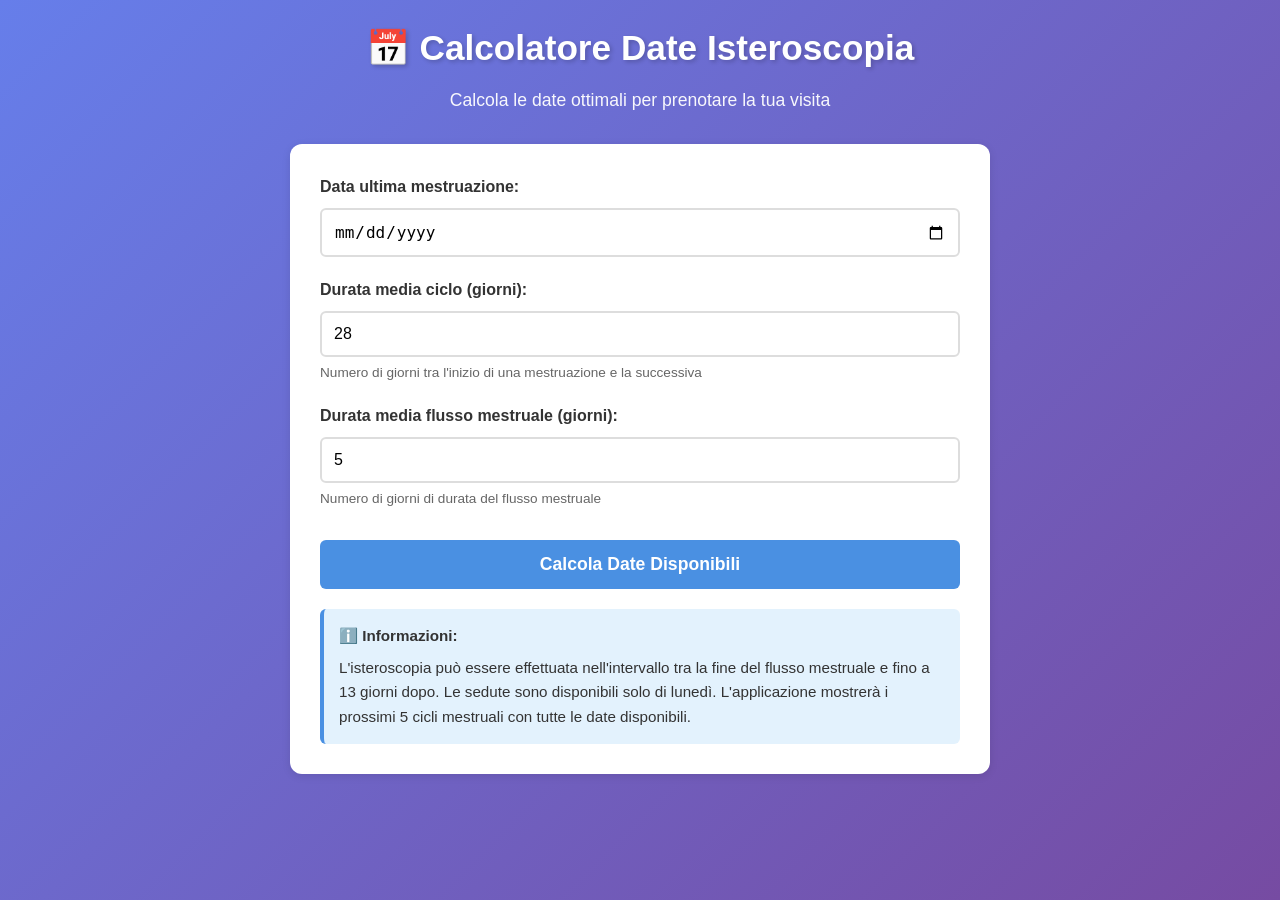
==== index.html @ 3c6e377c "Add initial implementation of menstrual cycle calculator with form and results display" ====
<!DOCTYPE html>
<html lang="it">
<head>
    <meta charset="UTF-8">
    <meta name="viewport" content="width=device-width, initial-scale=1.0">
    <title>Calcolatore Date Isteroscopia</title>
    <link rel="stylesheet" href="style.css">
</head>
<body>
    <div class="container">
        <header>
            <h1>📅 Calcolatore Date Isteroscopia</h1>
            <p class="subtitle">Calcola le date ottimali per prenotare la tua visita</p>
        </header>

        <div class="card">
            <form id="calcForm">
                <div class="form-group">
                    <label for="lastPeriod">Data ultima mestruazione:</label>
                    <input type="date" id="lastPeriod" name="lastPeriod" required>
                </div>

                <div class="form-group">
                    <label for="cycleDuration">Durata media ciclo (giorni):</label>
                    <input type="number" id="cycleDuration" name="cycleDuration" value="28" min="21" max="35" required>
                    <small>Numero di giorni tra l'inizio di una mestruazione e la successiva</small>
                </div>

                <div class="form-group">
                    <label for="periodDuration">Durata media flusso mestruale (giorni):</label>
                    <input type="number" id="periodDuration" name="periodDuration" value="5" min="2" max="10" required>
                    <small>Numero di giorni di durata del flusso mestruale</small>
                </div>

                <button type="submit" class="btn-primary">Calcola Date Disponibili</button>
            </form>

            <div class="info-box">
                <p><strong>ℹ️ Informazioni:</strong></p>
                <p>L'isteroscopia può essere effettuata nell'intervallo tra la fine del flusso mestruale e fino a 13 giorni dopo. Le sedute sono disponibili solo di lunedì. L'applicazione mostrerà i prossimi 5 cicli mestruali con tutte le date disponibili.</p>
            </div>
        </div>

        <div id="results" class="results-container" style="display: none;">
            <h2>Prossimi 5 Cicli Mestruali e Date Disponibili</h2>
            <div id="datesList"></div>
        </div>

        <div id="error" class="error-message" style="display: none;"></div>
    </div>

    <script src="script.js"></script>
</body>
</html>
---- style.css ----
* {
    margin: 0;
    padding: 0;
    box-sizing: border-box;
}

:root {
    --primary-color: #4a90e2;
    --primary-dark: #357abd;
    --success-color: #5cb85c;
    --warning-color: #f0ad4e;
    --error-color: #d9534f;
    --text-dark: #333;
    --text-light: #666;
    --bg-light: #f8f9fa;
    --border-color: #ddd;
    --shadow: 0 2px 8px rgba(0, 0, 0, 0.1);
}

body {
    font-family: -apple-system, BlinkMacSystemFont, 'Segoe UI', Roboto, Oxygen, Ubuntu, Cantarell, sans-serif;
    line-height: 1.6;
    color: var(--text-dark);
    background: linear-gradient(135deg, #667eea 0%, #764ba2 100%);
    min-height: 100vh;
    padding: 20px;
}

.container {
    max-width: 700px;
    margin: 0 auto;
}

header {
    text-align: center;
    color: white;
    margin-bottom: 30px;
}

header h1 {
    font-size: 2.2rem;
    margin-bottom: 10px;
    text-shadow: 2px 2px 4px rgba(0, 0, 0, 0.2);
}

.subtitle {
    font-size: 1.1rem;
    opacity: 0.95;
}

.card {
    background: white;
    border-radius: 12px;
    padding: 30px;
    box-shadow: var(--shadow);
    margin-bottom: 20px;
}

.form-group {
    margin-bottom: 20px;
}

.form-group label {
    display: block;
    font-weight: 600;
    margin-bottom: 8px;
    color: var(--text-dark);
}

.form-group input {
    width: 100%;
    padding: 12px;
    border: 2px solid var(--border-color);
    border-radius: 6px;
    font-size: 1rem;
    transition: border-color 0.3s;
}

.form-group input:focus {
    outline: none;
    border-color: var(--primary-color);
}

.form-group small {
    display: block;
    margin-top: 5px;
    color: var(--text-light);
    font-size: 0.85rem;
}

.btn-primary {
    width: 100%;
    padding: 14px 24px;
    background: var(--primary-color);
    color: white;
    border: none;
    border-radius: 6px;
    font-size: 1.1rem;
    font-weight: 600;
    cursor: pointer;
    transition: background 0.3s, transform 0.1s;
    margin-top: 10px;
}

.btn-primary:hover {
    background: var(--primary-dark);
}

.btn-primary:active {
    transform: translateY(1px);
}

.info-box {
    background: #e3f2fd;
    border-left: 4px solid var(--primary-color);
    padding: 15px;
    border-radius: 6px;
    margin-top: 20px;
}

.info-box p {
    margin-bottom: 8px;
    font-size: 0.95rem;
}

.info-box p:last-child {
    margin-bottom: 0;
}

.results-container {
    background: white;
    border-radius: 12px;
    padding: 30px;
    box-shadow: var(--shadow);
}

.results-container h2 {
    color: var(--text-dark);
    margin-bottom: 20px;
    font-size: 1.8rem;
}

.cycle-container {
    margin-bottom: 30px;
    border: 2px solid var(--border-color);
    border-radius: 10px;
    padding: 20px;
    background: #fafafa;
}

.cycle-header {
    margin-bottom: 15px;
    padding-bottom: 10px;
    border-bottom: 2px solid var(--primary-color);
}

.cycle-header h3 {
    color: var(--primary-color);
    margin-bottom: 10px;
    font-size: 1.4rem;
}

.menstruation-start {
    display: flex;
    align-items: center;
    gap: 10px;
    margin-bottom: 8px;
    padding: 8px 12px;
    background: #ffebee;
    border-radius: 6px;
    border-left: 4px solid #e91e63;
}

.badge.menstruation {
    background: #e91e63;
    color: white;
}

.menstruation-date {
    font-size: 1.1rem;
    font-weight: 700;
    color: var(--text-dark);
}

.cycle-info {
    color: var(--text-light);
    font-size: 0.9rem;
    margin: 0;
}

.dates-container {
    display: flex;
    flex-direction: column;
    gap: 10px;
}

.no-dates-message {
    background: #fff3cd;
    border-left: 4px solid var(--warning-color);
    color: #856404;
    padding: 12px;
    border-radius: 6px;
    font-size: 0.95rem;
}

.date-card {
    background: white;
    border: 2px solid var(--border-color);
    border-radius: 8px;
    padding: 15px;
    margin-bottom: 0;
    transition: transform 0.2s, box-shadow 0.2s;
}

.date-card:hover {
    transform: translateY(-2px);
    box-shadow: 0 4px 12px rgba(0, 0, 0, 0.15);
}

.date-card.recommended {
    background: linear-gradient(135deg, #e8f5e9 0%, #c8e6c9 100%);
    border-color: var(--success-color);
    border-width: 3px;
}

.date-card .badge {
    display: inline-block;
    padding: 4px 12px;
    border-radius: 20px;
    font-size: 0.85rem;
    font-weight: 600;
    margin-bottom: 10px;
}

.badge.recommended {
    background: var(--success-color);
    color: white;
}

.badge.alternative {
    background: var(--warning-color);
    color: white;
}

.date-card .date-main {
    font-size: 1.5rem;
    font-weight: 700;
    color: var(--text-dark);
    margin-bottom: 8px;
}

.date-card .date-info {
    color: var(--text-light);
    font-size: 0.95rem;
}

.date-detail {
    margin-top: 5px;
    padding: 4px 0;
}

.date-detail strong {
    color: var(--text-dark);
    font-weight: 600;
}

.error-message {
    background: #f8d7da;
    border-left: 4px solid var(--error-color);
    color: #721c24;
    padding: 15px;
    border-radius: 6px;
    margin-top: 20px;
}

/* Responsive Design */
@media (max-width: 600px) {
    body {
        padding: 10px;
    }

    header h1 {
        font-size: 1.8rem;
    }

    .subtitle {
        font-size: 1rem;
    }

    .card {
        padding: 20px;
    }

    .results-container {
        padding: 20px;
    }

    .cycle-container {
        padding: 15px;
    }

    .cycle-header h3 {
        font-size: 1.2rem;
    }

    .cycle-info {
        font-size: 0.85rem;
    }

    .date-card {
        padding: 12px;
    }

    .date-card .date-main {
        font-size: 1.3rem;
    }
}
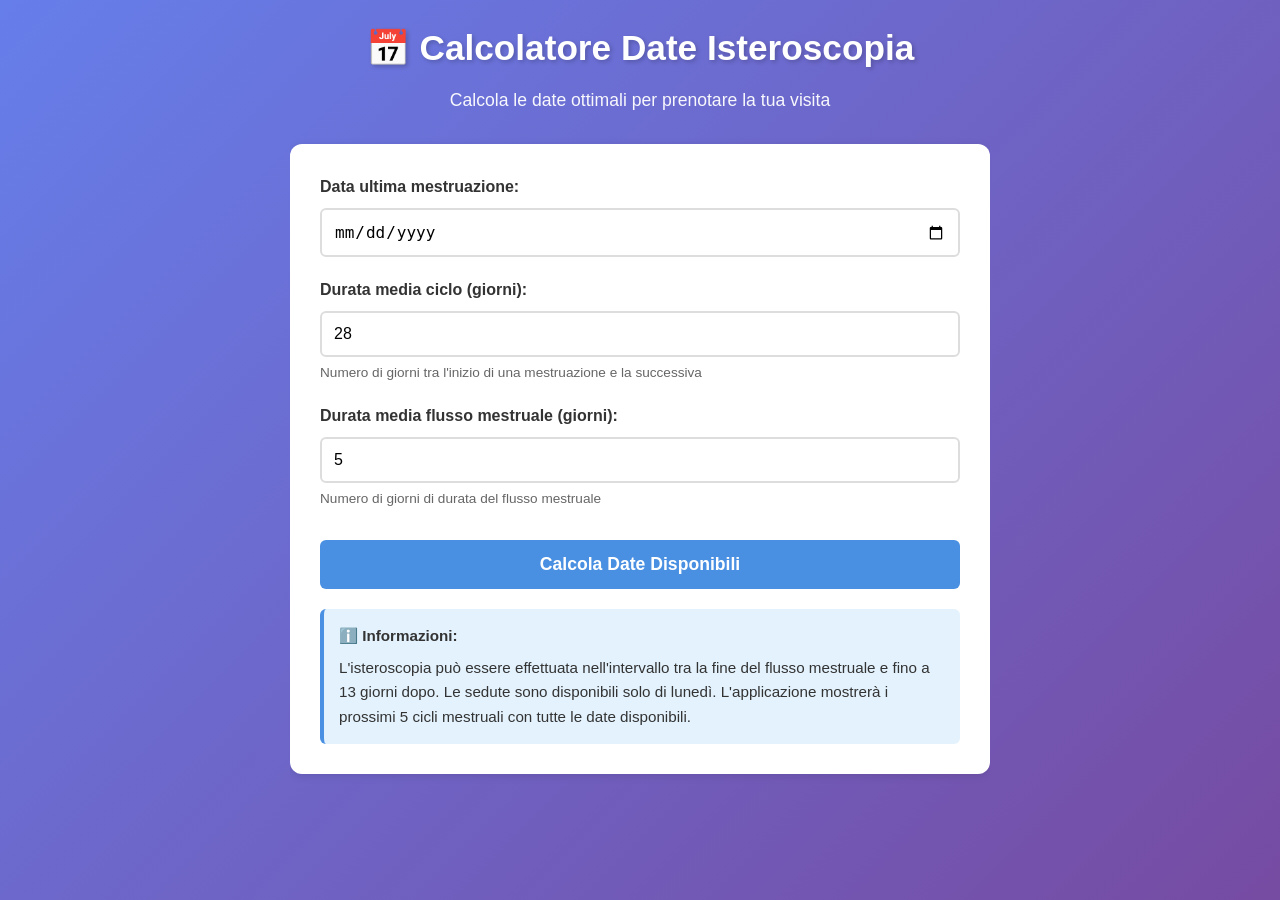
==== commit e3293cf9: "Enhance form input for last period date and improve styling for better usability" ====
--- a/index.html
+++ b/index.html
@@ -17,7 +17,7 @@
             <form id="calcForm">
                 <div class="form-group">
                     <label for="lastPeriod">Data ultima mestruazione:</label>
-                    <input type="date" id="lastPeriod" name="lastPeriod" required>
+                    <input type="date" id="lastPeriod" name="lastPeriod" required autocomplete="off">
                 </div>
 
                 <div class="form-group">
--- a/style.css
+++ b/style.css
@@ -24,11 +24,13 @@
     background: linear-gradient(135deg, #667eea 0%, #764ba2 100%);
     min-height: 100vh;
     padding: 20px;
+    overflow-x: hidden;
 }
 
 .container {
     max-width: 700px;
     margin: 0 auto;
+    overflow-x: hidden;
 }
 
 header {
@@ -69,11 +71,15 @@
 
 .form-group input {
     width: 100%;
+    max-width: 100%;
     padding: 12px;
     border: 2px solid var(--border-color);
     border-radius: 6px;
     font-size: 1rem;
     transition: border-color 0.3s;
+    -webkit-appearance: none;
+    -moz-appearance: none;
+    appearance: none;
 }
 
 .form-group input:focus {
@@ -288,7 +294,20 @@
     }
 
     .card {
-        padding: 20px;
+        padding: 15px;
+    }
+
+    .form-group input {
+        padding: 10px;
+        font-size: 16px; /* Previene zoom automatico su iOS */
+    }
+
+    .form-group label {
+        font-size: 0.95rem;
+    }
+
+    .form-group small {
+        font-size: 0.8rem;
     }
 
     .results-container {
@@ -305,6 +324,7 @@
 
     .cycle-info {
         font-size: 0.85rem;
+        word-break: break-word;
     }
 
     .date-card {
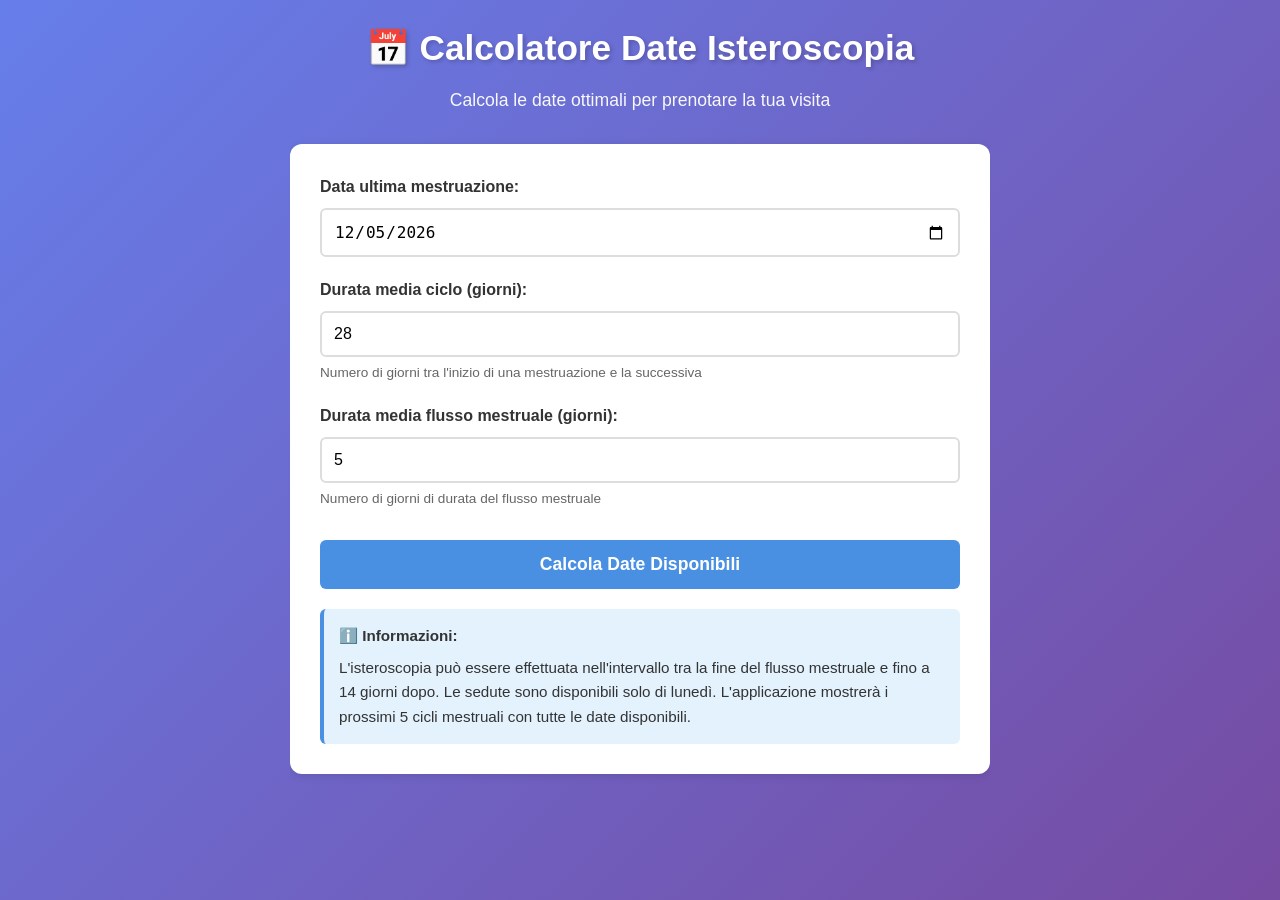
==== commit 91233d15: "Update information on hysteroscopy timing and adjust date calculation to allow 14 days after menstru" ====
--- a/index.html
+++ b/index.html
@@ -37,7 +37,7 @@
 
             <div class="info-box">
                 <p><strong>ℹ️ Informazioni:</strong></p>
-                <p>L'isteroscopia può essere effettuata nell'intervallo tra la fine del flusso mestruale e fino a 13 giorni dopo. Le sedute sono disponibili solo di lunedì. L'applicazione mostrerà i prossimi 5 cicli mestruali con tutte le date disponibili.</p>
+                <p>L'isteroscopia può essere effettuata nell'intervallo tra la fine del flusso mestruale e fino a 14 giorni dopo. Le sedute sono disponibili solo di lunedì. L'applicazione mostrerà i prossimi 5 cicli mestruali con tutte le date disponibili.</p>
             </div>
         </div>
 
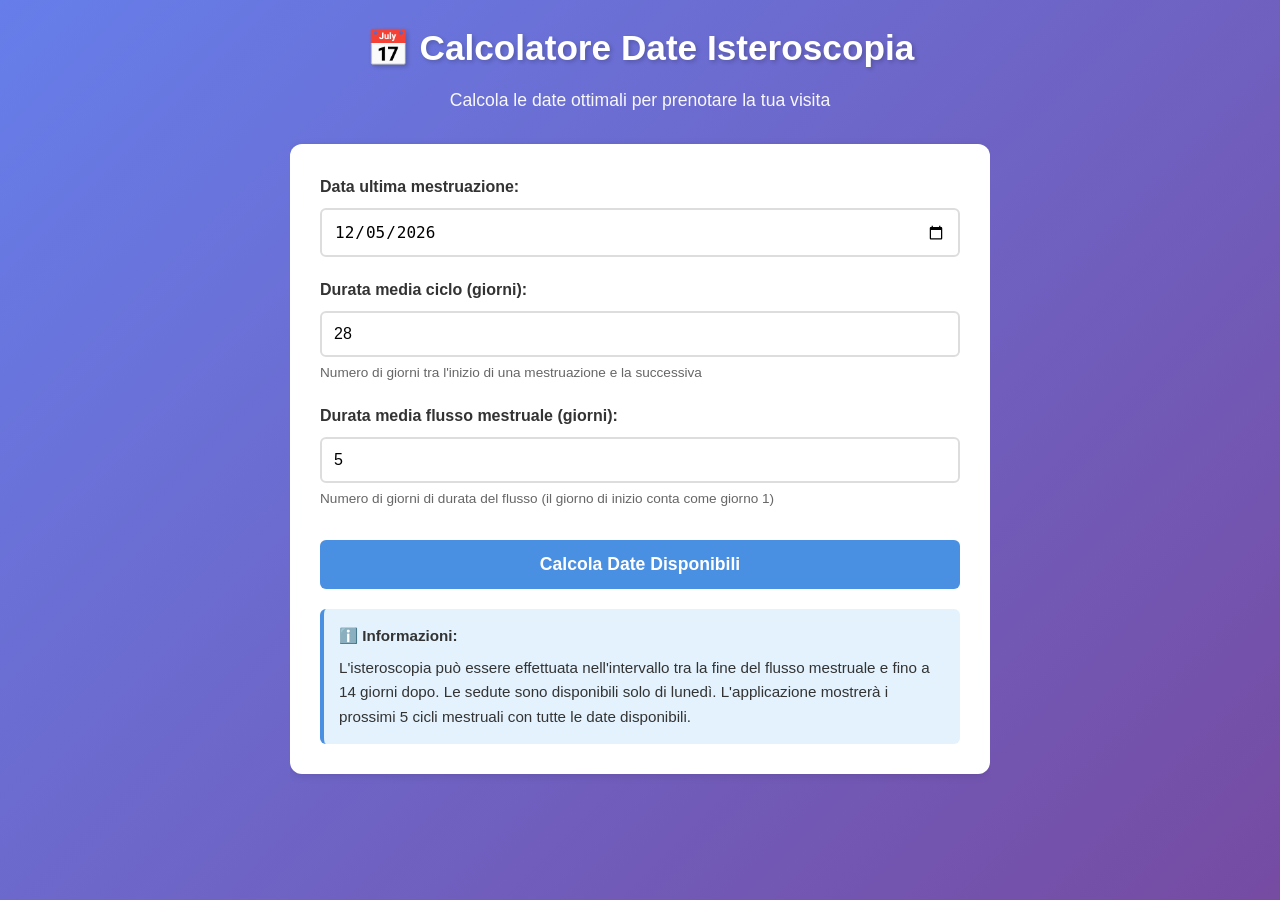
==== commit a31763ba: "Clarify menstrual flow duration description and adjust end date calculation to account for the start" ====
--- a/index.html
+++ b/index.html
@@ -29,7 +29,7 @@
                 <div class="form-group">
                     <label for="periodDuration">Durata media flusso mestruale (giorni):</label>
                     <input type="number" id="periodDuration" name="periodDuration" value="5" min="2" max="10" required>
-                    <small>Numero di giorni di durata del flusso mestruale</small>
+                    <small>Numero di giorni di durata del flusso (il giorno di inizio conta come giorno 1)</small>
                 </div>
 
                 <button type="submit" class="btn-primary">Calcola Date Disponibili</button>
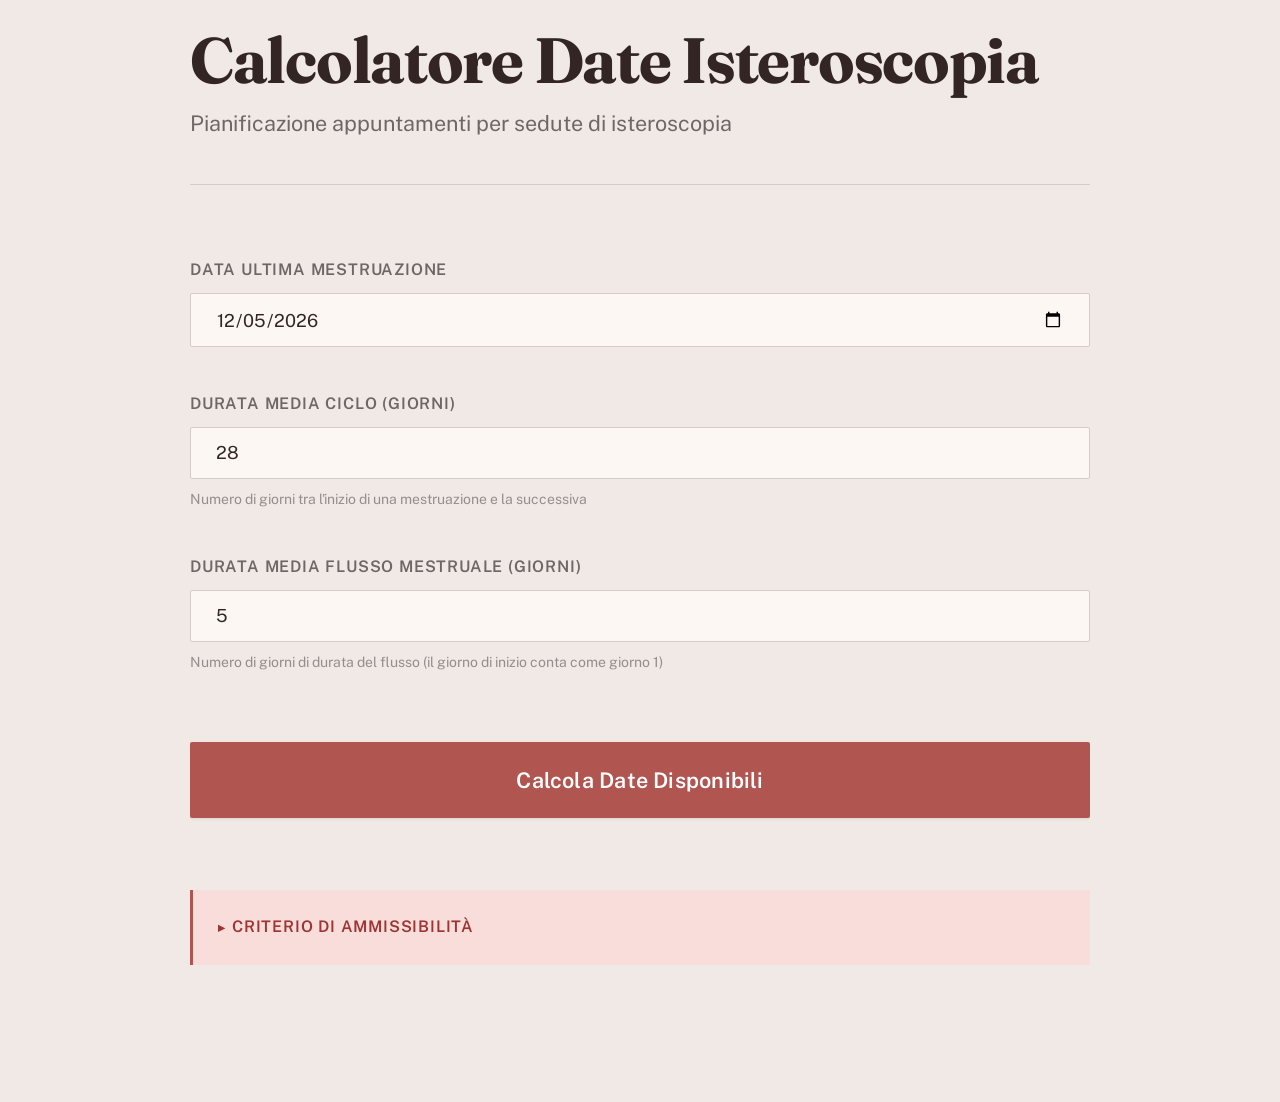
==== commit 7497aa98: "Refactor UI components for improved accessibility and usability; update color palette and typography" ====
--- a/index.html
+++ b/index.html
@@ -3,50 +3,92 @@
 <head>
     <meta charset="UTF-8">
     <meta name="viewport" content="width=device-width, initial-scale=1.0">
+    <meta name="description" content="Calcola le date ottimali per prenotare la tua visita di isteroscopia">
+    <meta name="theme-color" content="#C2604A">
+    <meta name="apple-mobile-web-app-capable" content="yes">
+    <meta name="apple-mobile-web-app-status-bar-style" content="default">
+    <meta name="apple-mobile-web-app-title" content="UteroDate">
     <title>Calcolatore Date Isteroscopia</title>
+    <link rel="preconnect" href="https://fonts.googleapis.com">
+    <link rel="preconnect" href="https://fonts.gstatic.com" crossorigin>
+    <link href="https://fonts.googleapis.com/css2?family=Fraunces:opsz,wght@9..144,300;9..144,600;9..144,700&family=Public+Sans:wght@400;500;600&display=swap" rel="stylesheet">
     <link rel="stylesheet" href="style.css">
+    <link rel="manifest" href="manifest.json">
+    <link rel="apple-touch-icon" href="uteroDate.png">
 </head>
 <body>
     <div class="container">
         <header>
-            <h1>📅 Calcolatore Date Isteroscopia</h1>
-            <p class="subtitle">Calcola le date ottimali per prenotare la tua visita</p>
+            <h1>Calcolatore Date Isteroscopia</h1>
+            <p class="subtitle">Pianificazione appuntamenti per sedute di isteroscopia</p>
         </header>
 
-        <div class="card">
-            <form id="calcForm">
+        <section class="form-section" aria-labelledby="form-heading">
+            <h2 id="form-heading" class="visually-hidden">Dati del ciclo mestruale</h2>
+            <form id="calcForm" novalidate>
                 <div class="form-group">
-                    <label for="lastPeriod">Data ultima mestruazione:</label>
-                    <input type="date" id="lastPeriod" name="lastPeriod" required autocomplete="off">
+                    <label for="lastPeriod">Data ultima mestruazione</label>
+                    <input 
+                        type="date" 
+                        id="lastPeriod" 
+                        name="lastPeriod" 
+                        required 
+                        autocomplete="off"
+                        aria-describedby="lastPeriod-hint"
+                    >
                 </div>
 
                 <div class="form-group">
-                    <label for="cycleDuration">Durata media ciclo (giorni):</label>
-                    <input type="number" id="cycleDuration" name="cycleDuration" value="28" min="21" max="35" required>
-                    <small>Numero di giorni tra l'inizio di una mestruazione e la successiva</small>
+                    <label for="cycleDuration">Durata media ciclo (giorni)</label>
+                    <input 
+                        type="number" 
+                        id="cycleDuration" 
+                        name="cycleDuration" 
+                        value="28" 
+                        min="21" 
+                        max="35" 
+                        required
+                        inputmode="numeric"
+                        aria-describedby="cycleDuration-hint"
+                    >
+                    <small id="cycleDuration-hint">Numero di giorni tra l'inizio di una mestruazione e la successiva</small>
                 </div>
 
                 <div class="form-group">
-                    <label for="periodDuration">Durata media flusso mestruale (giorni):</label>
-                    <input type="number" id="periodDuration" name="periodDuration" value="5" min="2" max="10" required>
-                    <small>Numero di giorni di durata del flusso (il giorno di inizio conta come giorno 1)</small>
+                    <label for="periodDuration">Durata media flusso mestruale (giorni)</label>
+                    <input 
+                        type="number" 
+                        id="periodDuration" 
+                        name="periodDuration" 
+                        value="5" 
+                        min="2" 
+                        max="10" 
+                        required
+                        inputmode="numeric"
+                        aria-describedby="periodDuration-hint"
+                    >
+                    <small id="periodDuration-hint">Numero di giorni di durata del flusso (il giorno di inizio conta come giorno 1)</small>
                 </div>
 
-                <button type="submit" class="btn-primary">Calcola Date Disponibili</button>
+                <button type="submit" class="btn-primary">
+                    <span class="btn-text">Calcola Date Disponibili</span>
+                </button>
             </form>
 
-            <div class="info-box">
-                <p><strong>ℹ️ Informazioni:</strong></p>
-                <p>L'isteroscopia può essere effettuata nell'intervallo tra la fine del flusso mestruale e fino a 14 giorni dopo. Le sedute sono disponibili solo di lunedì. L'applicazione mostrerà i prossimi 5 cicli mestruali con tutte le date disponibili.</p>
-            </div>
-        </div>
+            <aside class="info-note">
+                <details>
+                    <summary>Criterio di ammissibilità</summary>
+                    <p>L'isteroscopia può essere effettuata nell'intervallo tra la fine del flusso mestruale e fino a 14 giorni dopo. Le sedute sono disponibili solo di lunedì.</p>
+                </details>
+            </aside>
+        </section>
 
-        <div id="results" class="results-container" style="display: none;">
-            <h2>Prossimi 5 Cicli Mestruali e Date Disponibili</h2>
+        <section id="results" class="results-container" style="display: none;" aria-live="polite" aria-atomic="true">
+            <h2>Date Disponibili</h2>
             <div id="datesList"></div>
-        </div>
+        </section>
 
-        <div id="error" class="error-message" style="display: none;"></div>
+        <div id="error" class="error-message" style="display: none;" role="alert" aria-live="assertive"></div>
     </div>
 
     <script src="script.js"></script>
--- a/style.css
+++ b/style.css
@@ -4,79 +4,132 @@
     box-sizing: border-box;
 }
 
+/* Accessibility utilities */
+.visually-hidden {
+    position: absolute;
+    width: 1px;
+    height: 1px;
+    padding: 0;
+    margin: -1px;
+    overflow: hidden;
+    clip: rect(0, 0, 0, 0);
+    white-space: nowrap;
+    border-width: 0;
+}
+
 :root {
-    --primary-color: #4a90e2;
-    --primary-dark: #357abd;
-    --success-color: #5cb85c;
-    --warning-color: #f0ad4e;
-    --error-color: #d9534f;
-    --text-dark: #333;
-    --text-light: #666;
-    --bg-light: #f8f9fa;
-    --border-color: #ddd;
-    --shadow: 0 2px 8px rgba(0, 0, 0, 0.1);
+    /* Color palette - warm terracotta medical accent */
+    --primary: oklch(56% 0.12 25);        /* Terracotta #C2604A */
+    --primary-dark: oklch(48% 0.14 25);   /* Darker terracotta */
+    --primary-light: oklch(92% 0.03 25);  /* Light terracotta tint */
+    
+    --accent: oklch(62% 0.18 25);         /* Warm accent */
+    --warning: oklch(74% 0.14 70);        /* Warm amber */
+    --error: oklch(58% 0.19 15);          /* Deep warm red */
+    
+    /* Neutrals - tinted toward terracotta */
+    --text-primary: oklch(28% 0.02 25);   /* Deep warm gray */
+    --text-secondary: oklch(52% 0.01 25); /* Medium warm gray */
+    --text-tertiary: oklch(65% 0.01 25);  /* Light warm gray */
+    
+    --bg-base: oklch(94% 0.01 50);        /* Warm champagne */
+    --bg-surface: oklch(98% 0.008 50);    /* Off-white with warmth */
+    --border: oklch(85% 0.01 25);         /* Warm border */
+    --border-subtle: oklch(90% 0.008 25); /* Subtle warm border */
+    
+    /* Typography scale - fluid and dramatic */
+    --text-xs: clamp(0.75rem, 0.7rem + 0.25vw, 0.875rem);
+    --text-sm: clamp(0.875rem, 0.825rem + 0.25vw, 1rem);
+    --text-base: clamp(1rem, 0.95rem + 0.25vw, 1.125rem);
+    --text-lg: clamp(1.125rem, 1.05rem + 0.375vw, 1.375rem);
+    --text-xl: clamp(1.375rem, 1.25rem + 0.625vw, 1.875rem);
+    --text-2xl: clamp(1.875rem, 1.625rem + 1.25vw, 2.75rem);
+    --text-3xl: clamp(2.5rem, 2rem + 2.5vw, 4rem);
+    
+    /* Spacing scale - generous rhythm */
+    --space-xs: clamp(0.5rem, 0.45rem + 0.25vw, 0.75rem);
+    --space-sm: clamp(0.75rem, 0.7rem + 0.25vw, 1rem);
+    --space-md: clamp(1.25rem, 1.15rem + 0.5vw, 1.75rem);
+    --space-lg: clamp(2rem, 1.75rem + 1.25vw, 3rem);
+    --space-xl: clamp(3rem, 2.5rem + 2.5vw, 5rem);
+    --space-2xl: clamp(4rem, 3rem + 5vw, 7rem);
 }
 
 body {
-    font-family: -apple-system, BlinkMacSystemFont, 'Segoe UI', Roboto, Oxygen, Ubuntu, Cantarell, sans-serif;
+    font-family: 'Public Sans', -apple-system, BlinkMacSystemFont, sans-serif;
+    font-size: var(--text-base);
     line-height: 1.6;
-    color: var(--text-dark);
-    background: linear-gradient(135deg, #667eea 0%, #764ba2 100%);
+    color: var(--text-primary);
+    background: var(--bg-base);
     min-height: 100vh;
-    padding: 20px;
+    padding: var(--space-md);
     overflow-x: hidden;
 }
 
 .container {
-    max-width: 700px;
+    max-width: 900px;
     margin: 0 auto;
     overflow-x: hidden;
 }
 
+/* Typography */
+h1, h2, h3, h4 {
+    font-family: 'Fraunces', Georgia, serif;
+    font-weight: 600;
+    line-height: 1.1;
+    color: var(--text-primary);
+}
+
 header {
-    text-align: center;
-    color: white;
-    margin-bottom: 30px;
+    margin-bottom: var(--space-xl);
+    padding-bottom: var(--space-lg);
+    border-bottom: 1px solid var(--border);
 }
 
 header h1 {
-    font-size: 2.2rem;
-    margin-bottom: 10px;
-    text-shadow: 2px 2px 4px rgba(0, 0, 0, 0.2);
+    font-size: var(--text-3xl);
+    font-weight: 700;
+    margin-bottom: var(--space-xs);
+    letter-spacing: -0.02em;
 }
 
 .subtitle {
-    font-size: 1.1rem;
-    opacity: 0.95;
-}
-
-.card {
-    background: white;
-    border-radius: 12px;
-    padding: 30px;
-    box-shadow: var(--shadow);
-    margin-bottom: 20px;
+    font-size: var(--text-lg);
+    color: var(--text-secondary);
+    font-weight: 400;
+}
+
+
+/* Form Section */
+.form-section {
+    margin-bottom: var(--space-2xl);
 }
 
 .form-group {
-    margin-bottom: 20px;
+    margin-bottom: var(--space-lg);
 }
 
 .form-group label {
     display: block;
     font-weight: 600;
-    margin-bottom: 8px;
-    color: var(--text-dark);
+    font-size: var(--text-sm);
+    text-transform: uppercase;
+    letter-spacing: 0.05em;
+    margin-bottom: var(--space-xs);
+    color: var(--text-secondary);
 }
 
 .form-group input {
     width: 100%;
     max-width: 100%;
-    padding: 12px;
-    border: 2px solid var(--border-color);
-    border-radius: 6px;
-    font-size: 1rem;
-    transition: border-color 0.3s;
+    padding: var(--space-sm) var(--space-md);
+    border: 1.5px solid var(--border);
+    background: var(--bg-surface);
+    border-radius: 2px;
+    font-size: var(--text-base);
+    font-family: 'Public Sans', sans-serif;
+    color: var(--text-primary);
+    transition: border-color 0.2s cubic-bezier(0.25, 0.1, 0.25, 1);
     -webkit-appearance: none;
     -moz-appearance: none;
     appearance: none;
@@ -84,254 +137,366 @@
 
 .form-group input:focus {
     outline: none;
-    border-color: var(--primary-color);
+    border-color: var(--primary);
+    background: white;
+    box-shadow: 0 0 0 3px oklch(56% 0.12 25 / 0.1);
+}
+
+.form-group input:focus-visible {
+    outline: 2px solid var(--primary);
+    outline-offset: 2px;
+}
+
+.form-group input:hover:not(:focus) {
+    border-color: var(--text-tertiary);
+}
+
+.form-group input:invalid:not(:placeholder-shown) {
+    border-color: var(--error);
+}
+
+.form-group input:disabled {
+    opacity: 0.6;
+    cursor: not-allowed;
+    background: oklch(92% 0.01 25);
 }
 
 .form-group small {
     display: block;
-    margin-top: 5px;
-    color: var(--text-light);
-    font-size: 0.85rem;
+    margin-top: var(--space-xs);
+    color: var(--text-tertiary);
+    font-size: var(--text-xs);
+    line-height: 1.5;
 }
 
 .btn-primary {
     width: 100%;
-    padding: 14px 24px;
-    background: var(--primary-color);
+    padding: var(--space-md) var(--space-lg);
+    background: var(--primary);
     color: white;
     border: none;
-    border-radius: 6px;
-    font-size: 1.1rem;
+    border-radius: 2px;
+    font-size: var(--text-lg);
     font-weight: 600;
+    font-family: 'Public Sans', sans-serif;
+    letter-spacing: 0.01em;
     cursor: pointer;
-    transition: background 0.3s, transform 0.1s;
-    margin-top: 10px;
-}
-
-.btn-primary:hover {
+    transition: all 0.25s cubic-bezier(0.22, 1, 0.36, 1);
+    margin-top: var(--space-md);
+    position: relative;
+    box-shadow: 0 1px 3px oklch(28% 0.02 25 / 0.1);
+}
+
+.btn-primary:hover:not(:disabled) {
     background: var(--primary-dark);
-}
-
-.btn-primary:active {
-    transform: translateY(1px);
-}
-
-.info-box {
-    background: #e3f2fd;
-    border-left: 4px solid var(--primary-color);
-    padding: 15px;
-    border-radius: 6px;
-    margin-top: 20px;
-}
-
-.info-box p {
-    margin-bottom: 8px;
-    font-size: 0.95rem;
-}
-
-.info-box p:last-child {
-    margin-bottom: 0;
-}
-
+    transform: translateY(-1px);
+    box-shadow: 0 4px 8px oklch(28% 0.02 25 / 0.15);
+}
+
+.btn-primary:active:not(:disabled) {
+    transform: translateY(0);
+    transition: transform 0.1s;
+}
+
+.btn-primary:focus-visible {
+    outline: 2px solid var(--primary);
+    outline-offset: 3px;
+}
+
+.btn-primary:disabled {
+    opacity: 0.6;
+    cursor: not-allowed;
+    transform: none;
+}
+
+.btn-primary.loading .btn-text::after {
+    content: '';
+    display: inline-block;
+    width: 0.8em;
+    height: 0.8em;
+    margin-left: 0.5em;
+    border: 2px solid white;
+    border-right-color: transparent;
+    border-radius: 50%;
+    animation: spin 0.6s linear infinite;
+}
+
+@keyframes spin {
+    to { transform: rotate(360deg); }
+}
+
+/* Info Note - Progressive disclosure */
+.info-note {
+    margin-top: var(--space-xl);
+}
+
+.info-note details {
+    background: var(--primary-light);
+    border-left: 3px solid var(--primary);
+}
+
+.info-note summary {
+    padding: var(--space-md);
+    font-size: var(--text-sm);
+    font-weight: 600;
+    text-transform: uppercase;
+    letter-spacing: 0.05em;
+    color: var(--primary-dark);
+    cursor: pointer;
+    user-select: none;
+    list-style: none;
+    transition: color 0.2s cubic-bezier(0.22, 1, 0.36, 1);
+}
+
+.info-note summary::-webkit-details-marker {
+    display: none;
+}
+
+.info-note summary::before {
+    content: '▸ ';
+    font-size: 0.8em;
+    margin-right: 0.5em;
+    display: inline-block;
+    transition: transform 0.2s cubic-bezier(0.22, 1, 0.36, 1);
+}
+
+.info-note details[open] summary::before {
+    transform: rotate(90deg);
+}
+
+.info-note summary:hover {
+    color: var(--primary);
+}
+
+.info-note summary:focus-visible {
+    outline: 2px solid var(--primary);
+    outline-offset: 2px;
+}
+
+.info-note p {
+    padding: 0 var(--space-md) var(--space-md) var(--space-md);
+    font-size: var(--text-sm);
+    line-height: 1.6;
+    color: var(--text-secondary);
+}
+
+/* Results Container */
 .results-container {
-    background: white;
-    border-radius: 12px;
-    padding: 30px;
-    box-shadow: var(--shadow);
+    margin-top: var(--space-2xl);
+    padding-top: var(--space-lg);
+    border-top: 2px solid var(--border);
+    animation: fadeIn 0.4s cubic-bezier(0.22, 1, 0.36, 1);
+}
+
+@keyframes fadeIn {
+    from {
+        opacity: 0;
+        transform: translateY(8px);
+    }
+    to {
+        opacity: 1;
+        transform: translateY(0);
+    }
 }
 
 .results-container h2 {
-    color: var(--text-dark);
-    margin-bottom: 20px;
-    font-size: 1.8rem;
-}
-
+    font-size: var(--text-2xl);
+    margin-bottom: var(--space-xl);
+    font-weight: 700;
+}
+
+
+/* Cycle Containers - Simplified editorial card */
 .cycle-container {
-    margin-bottom: 30px;
-    border: 2px solid var(--border-color);
-    border-radius: 10px;
-    padding: 20px;
-    background: #fafafa;
+    margin-bottom: var(--space-xl);
+    padding: var(--space-lg);
+    background: var(--bg-surface);
+    border-left: 4px solid var(--primary);
+    animation: fadeInUp 0.3s cubic-bezier(0.22, 1, 0.36, 1) backwards;
+}
+
+.cycle-container:nth-child(1) { animation-delay: 0s; }
+.cycle-container:nth-child(2) { animation-delay: 0.05s; }
+.cycle-container:nth-child(3) { animation-delay: 0.1s; }
+.cycle-container:nth-child(4) { animation-delay: 0.15s; }
+.cycle-container:nth-child(5) { animation-delay: 0.2s; }
+
+@keyframes fadeInUp {
+    from {
+        opacity: 0;
+        transform: translateY(12px);
+    }
+    to {
+        opacity: 1;
+        transform: translateY(0);
+    }
 }
 
 .cycle-header {
-    margin-bottom: 15px;
-    padding-bottom: 10px;
-    border-bottom: 2px solid var(--primary-color);
+    margin-bottom: var(--space-lg);
 }
 
 .cycle-header h3 {
-    color: var(--primary-color);
-    margin-bottom: 10px;
-    font-size: 1.4rem;
+    font-size: var(--text-lg);
+    font-weight: 600;
+    margin-bottom: var(--space-sm);
+    color: var(--text-secondary);
+    text-transform: uppercase;
+    letter-spacing: 0.05em;
 }
 
 .menstruation-start {
-    display: flex;
-    align-items: center;
-    gap: 10px;
-    margin-bottom: 8px;
-    padding: 8px 12px;
-    background: #ffebee;
-    border-radius: 6px;
-    border-left: 4px solid #e91e63;
-}
-
-.badge.menstruation {
-    background: #e91e63;
-    color: white;
-}
-
-.menstruation-date {
-    font-size: 1.1rem;
+    font-size: var(--text-xl);
     font-weight: 700;
-    color: var(--text-dark);
-}
-
-.cycle-info {
-    color: var(--text-light);
-    font-size: 0.9rem;
-    margin: 0;
+    color: var(--primary);
+    font-family: 'Fraunces', serif;
 }
 
 .dates-container {
-    display: flex;
-    flex-direction: column;
-    gap: 10px;
+    display: grid;
+    gap: var(--space-md);
 }
 
 .no-dates-message {
-    background: #fff3cd;
-    border-left: 4px solid var(--warning-color);
-    color: #856404;
-    padding: 12px;
-    border-radius: 6px;
-    font-size: 0.95rem;
-}
-
+    padding: var(--space-md);
+    background: oklch(96% 0.02 70);
+    border-left: 3px solid var(--warning);
+    color: var(--text-secondary);
+    font-size: var(--text-sm);
+}
+
+/* Date Cards - Minimal, hierarchy through position and border weight */
 .date-card {
     background: white;
-    border: 2px solid var(--border-color);
-    border-radius: 8px;
-    padding: 15px;
-    margin-bottom: 0;
-    transition: transform 0.2s, box-shadow 0.2s;
+    border-left: 2px solid var(--border);
+    padding: var(--space-md);
+    transition: all 0.2s cubic-bezier(0.22, 1, 0.36, 1);
 }
 
 .date-card:hover {
-    transform: translateY(-2px);
-    box-shadow: 0 4px 12px rgba(0, 0, 0, 0.15);
+    background: oklch(99% 0.005 25);
+    border-left-color: var(--text-secondary);
 }
 
 .date-card.recommended {
-    background: linear-gradient(135deg, #e8f5e9 0%, #c8e6c9 100%);
-    border-color: var(--success-color);
-    border-width: 3px;
-}
-
-.date-card .badge {
-    display: inline-block;
-    padding: 4px 12px;
-    border-radius: 20px;
-    font-size: 0.85rem;
-    font-weight: 600;
-    margin-bottom: 10px;
-}
-
-.badge.recommended {
-    background: var(--success-color);
-    color: white;
-}
-
-.badge.alternative {
-    background: var(--warning-color);
-    color: white;
+    background: oklch(97% 0.015 25);
+    border-left: 4px solid var(--primary);
+}
+
+.date-card.recommended:hover {
+    background: oklch(96% 0.02 25);
 }
 
 .date-card .date-main {
-    font-size: 1.5rem;
+    font-size: var(--text-xl);
     font-weight: 700;
-    color: var(--text-dark);
-    margin-bottom: 8px;
+    font-family: 'Fraunces', serif;
+    color: var(--text-primary);
+    margin-bottom: var(--space-xs);
+    line-height: 1.2;
 }
 
 .date-card .date-info {
-    color: var(--text-light);
-    font-size: 0.95rem;
-}
-
-.date-detail {
-    margin-top: 5px;
-    padding: 4px 0;
-}
-
-.date-detail strong {
-    color: var(--text-dark);
-    font-weight: 600;
+    color: var(--text-secondary);
+    font-size: var(--text-sm);
 }
 
 .error-message {
-    background: #f8d7da;
-    border-left: 4px solid var(--error-color);
-    color: #721c24;
-    padding: 15px;
-    border-radius: 6px;
-    margin-top: 20px;
-}
-
-/* Responsive Design */
+    background: oklch(96% 0.02 15);
+    border-left: 3px solid var(--error);
+    color: var(--text-primary);
+    padding: var(--space-md);
+    margin-top: var(--space-lg);
+    font-size: var(--text-sm);
+    animation: shake 0.4s cubic-bezier(0.36, 0.07, 0.19, 0.97);
+}
+
+@keyframes shake {
+    0%, 100% { transform: translateX(0); }
+    10%, 30%, 50%, 70%, 90% { transform: translateX(-4px); }
+    20%, 40%, 60%, 80% { transform: translateX(4px); }
+}
+
+
+/* Responsive Design - Adapt, don't shrink */
 @media (max-width: 600px) {
     body {
-        padding: 10px;
-    }
-
-    header h1 {
-        font-size: 1.8rem;
-    }
-
-    .subtitle {
-        font-size: 1rem;
-    }
-
-    .card {
-        padding: 15px;
+        padding: var(--space-sm);
+    }
+
+    header {
+        margin-bottom: var(--space-lg);
+        padding-bottom: var(--space-md);
+    }
+
+    .form-section {
+        margin-bottom: var(--space-xl);
     }
 
     .form-group input {
-        padding: 10px;
-        font-size: 16px; /* Previene zoom automatico su iOS */
-    }
-
-    .form-group label {
-        font-size: 0.95rem;
-    }
-
-    .form-group small {
-        font-size: 0.8rem;
-    }
-
-    .results-container {
-        padding: 20px;
+        padding: 14px var(--space-md);
+        font-size: 16px; /* Prevents zoom on iOS */
+    }
+
+    .btn-primary {
+        padding: 16px var(--space-lg);
+        font-size: 17px; /* Touch-friendly size */
     }
 
     .cycle-container {
-        padding: 15px;
-    }
-
-    .cycle-header h3 {
-        font-size: 1.2rem;
-    }
-
-    .cycle-info {
-        font-size: 0.85rem;
-        word-break: break-word;
+        padding: var(--space-md);
     }
 
     .date-card {
-        padding: 12px;
-    }
-
-    .date-card .date-main {
-        font-size: 1.3rem;
-    }
-}
+        padding: var(--space-md);
+    }
+
+    .info-note summary {
+        padding: 14px var(--space-md); /* Minimum 44px touch target */
+    }
+}
+
+/* Print styles - Clean professional output */
+@media print {
+    body {
+        background: white;
+        padding: 0;
+    }
+
+    header {
+        border-bottom: 2px solid black;
+    }
+
+    .btn-primary,
+    .info-note {
+        display: none;
+    }
+
+    .cycle-container {
+        page-break-inside: avoid;
+        border: 1px solid #333;
+    }
+}
+
+/* Reduced motion preference */
+@media (prefers-reduced-motion: reduce) {
+    *,
+    *::before,
+    *::after {
+        animation-duration: 0.01ms !important;
+        animation-iteration-count: 1 !important;
+        transition-duration: 0.01ms !important;
+        scroll-behavior: auto !important;
+    }
+    
+    .results-container,
+    .cycle-container,
+    .error-message {
+        animation: none;
+    }
+    
+    .btn-primary.loading .btn-text::after {
+        animation: none;
+        border-right-color: white;
+    }
+}
